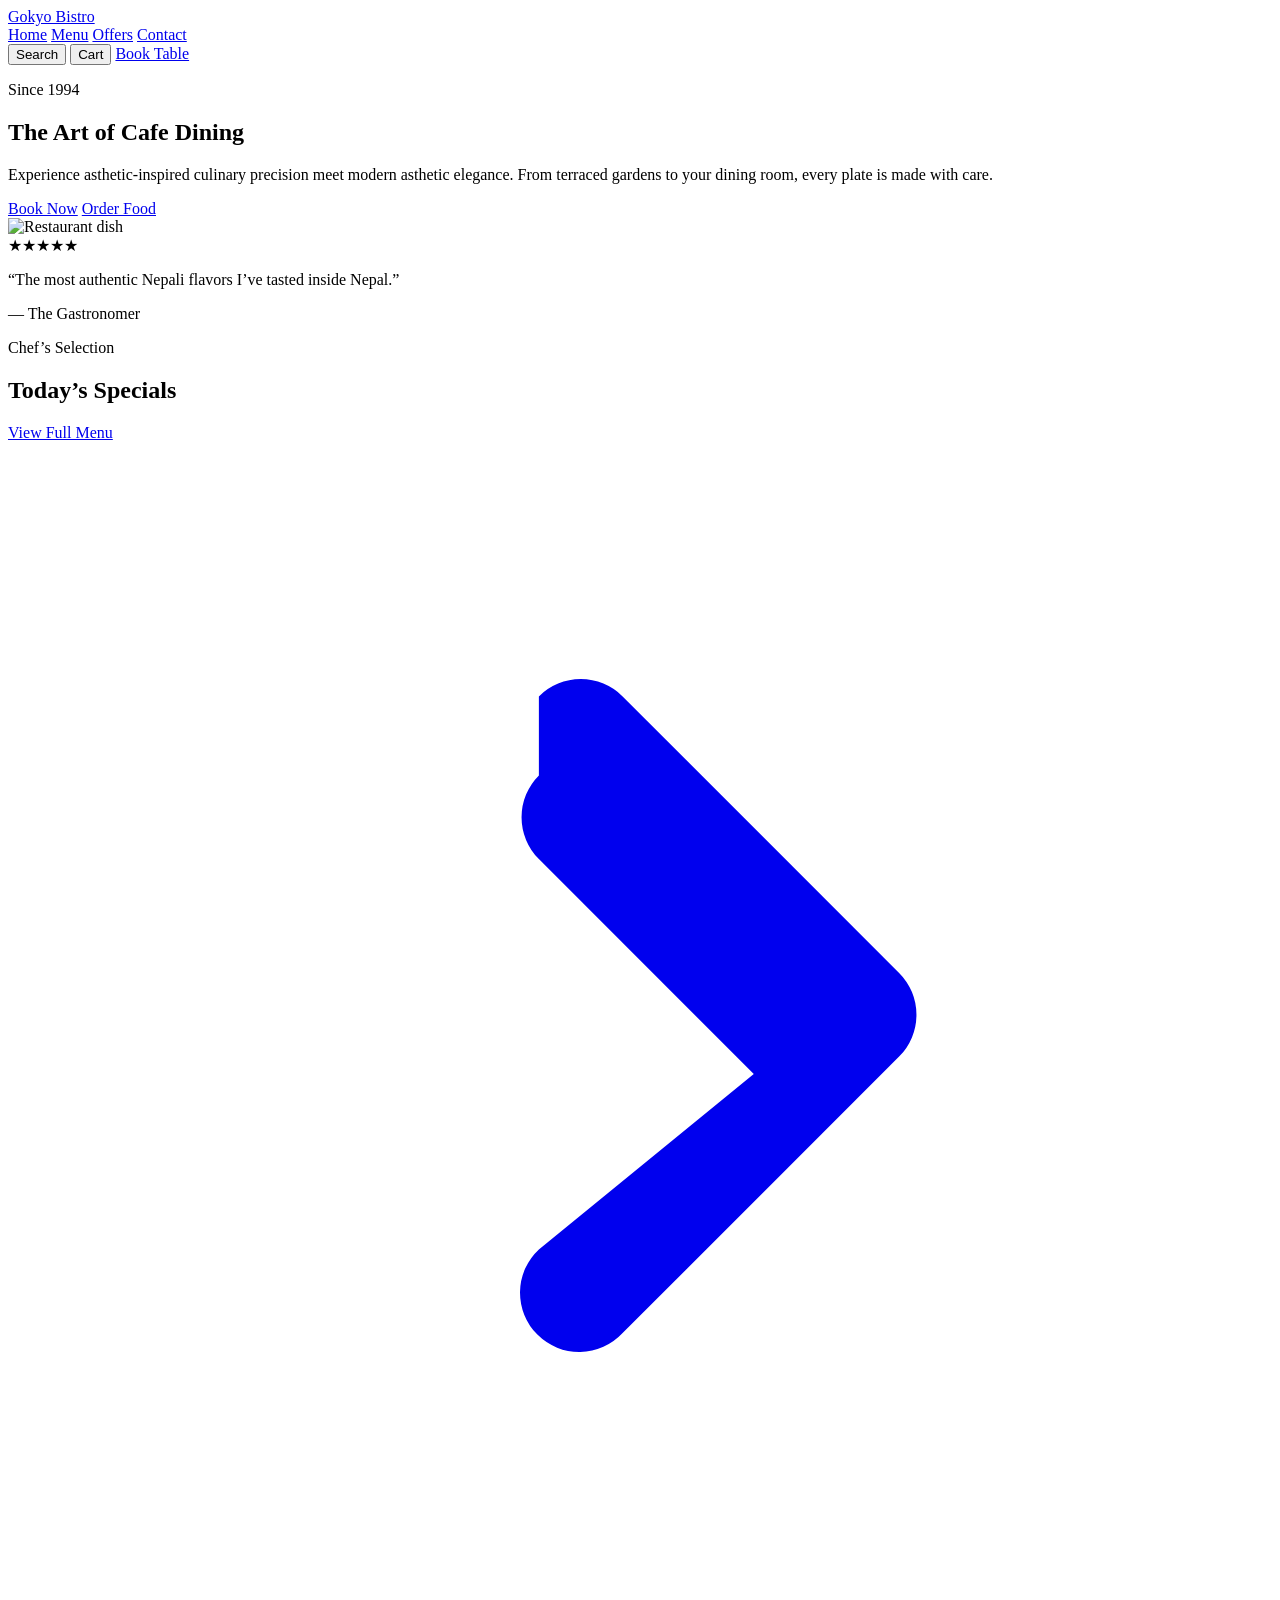
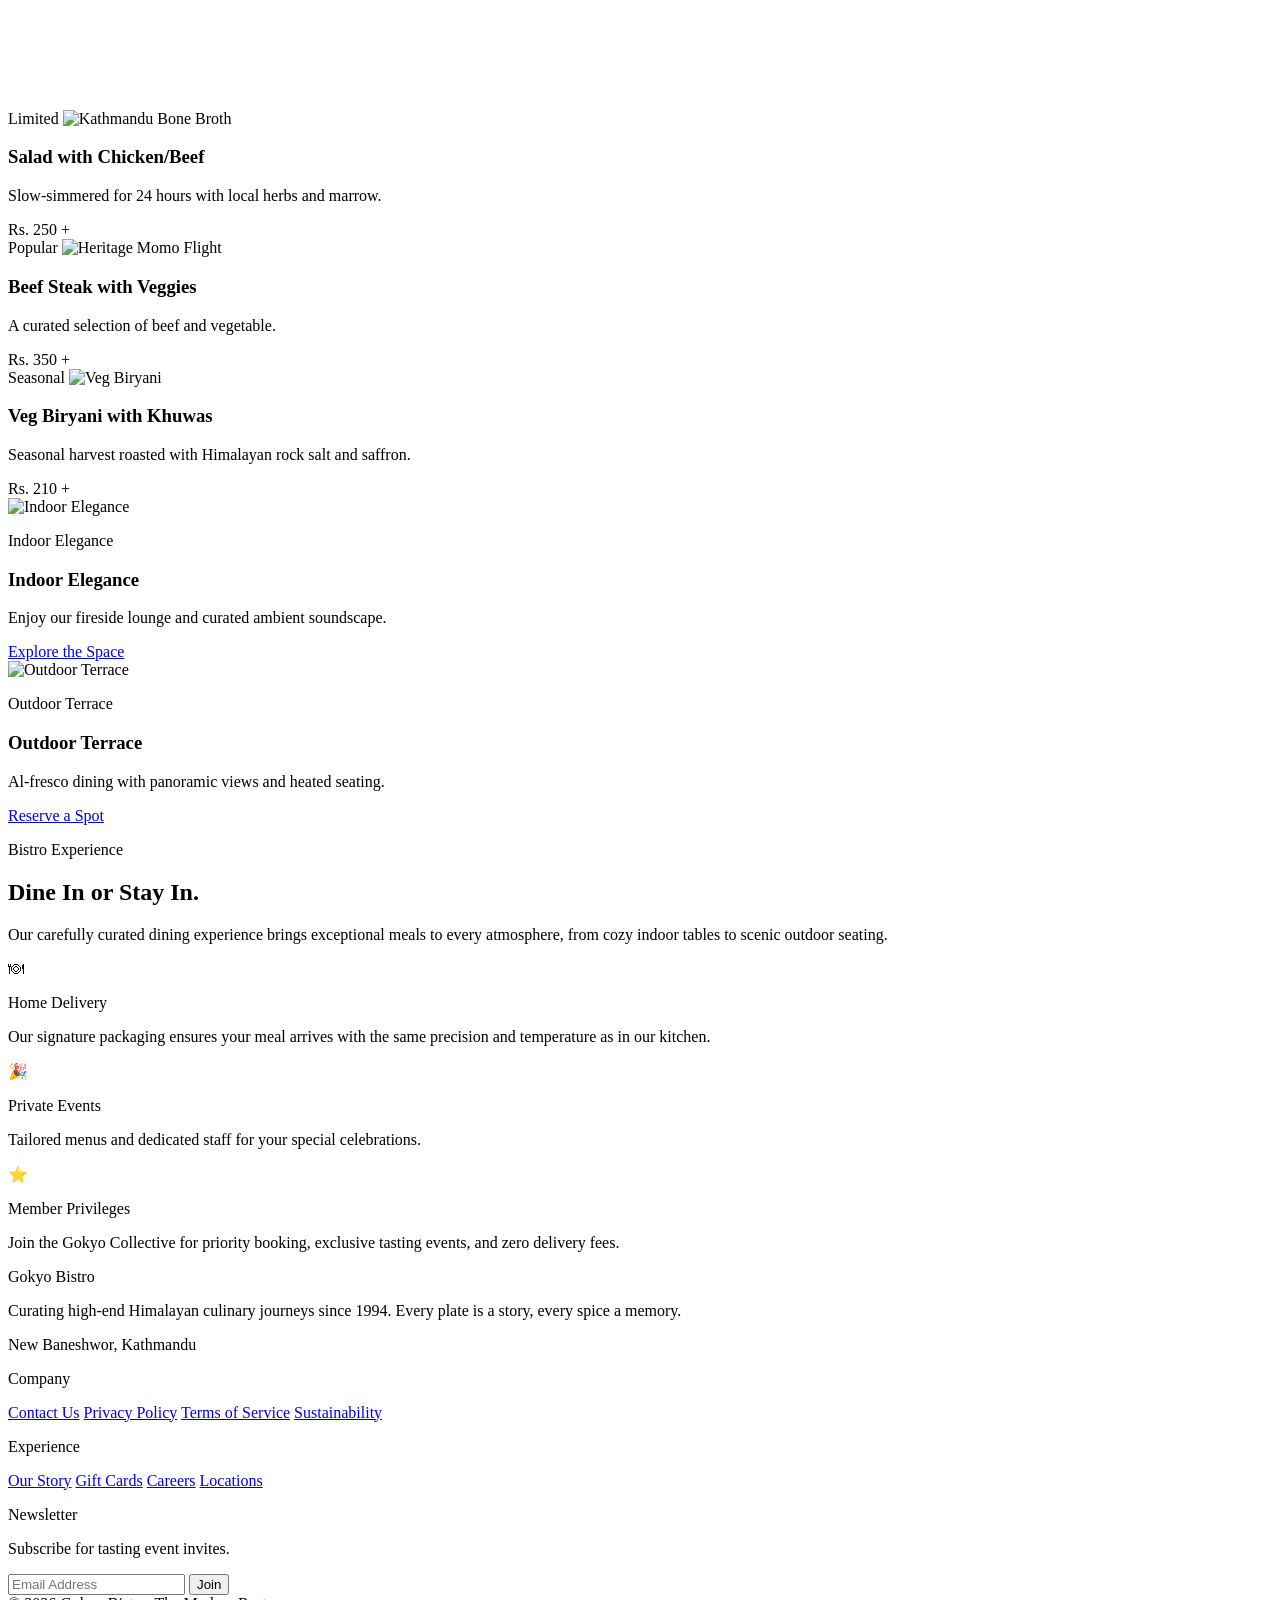
==== Development/home.html @ 121caffc "Login Page Added" ====
<!DOCTYPE html>
<html lang="en">
  <head>
    <meta charset="UTF-8" />
    <meta name="viewport" content="width=device-width, initial-scale=1.0" />
    <title>Gokyo Bistro</title>
    <script src="https://cdn.tailwindcss.com"></script>
    <!-- Tailwind CSS Configuration -->
    <script>
      tailwind.config = {
        theme: {
          extend: {
            boxShadow: {
              card: '0 28px 90px rgba(15, 23, 42, 0.12)',
            },
            fontFamily: {
              display: ['Inter', 'system-ui', 'sans-serif'],
            },
          },
        },
      };
    </script>
  </head>

  <!-- Body Content -->
  <body class="bg-[#f7f2eb] text-slate-900 antialiased">
    <!-- Header -->
    <header class="sticky top-0 z-30 border-b border-slate-200/70 bg-white/85 backdrop-blur-sm">

      <div class="mx-auto flex max-w-7xl items-center justify-between gap-6 px-6 py-4">
        <a href="#home" class="text-xl font-semibold tracking-tight text-slate-900">Gokyo Bistro</a>
        <!-- navbar -->
        <nav class="hidden items-center gap-8 text-sm text-slate-600 md:flex" aria-label="Primary navigation">
          <a href="home.html" class="transition hover:text-slate-900">Home</a>
          <a href="menu.html" class="transition hover:text-slate-900">Menu</a>
          <a href="offer.html" class="transition hover:text-slate-900">Offers</a>
          <a href="contact.html" class="transition hover:text-slate-900">Contact</a>
        </nav>

        <!-- other content -->
        <div class="flex items-center gap-3">
          <button class="hidden rounded-full border border-slate-200 bg-slate-50 px-4 py-2 text-sm text-slate-700 transition hover:bg-slate-100 md:inline-flex">Search</button>
          <button class="hidden rounded-full border border-slate-200 bg-slate-50 px-4 py-2 text-sm text-slate-700 transition hover:bg-slate-100 md:inline-flex">Cart</button>
          <a href="book.html" class="rounded-full bg-[#8c4a2f] px-5 py-2.5 text-sm font-semibold text-white shadow-sm shadow-[#8c4a2f]/20 transition hover:bg-[#9e562c]">Book Table</a>
        </div>
      </div>
    </header>

    <!-- main content -->
    <main>
      <!-- Home Section -->
      <section id="home" class="overflow-hidden px-6 py-16 sm:px-8 lg:px-10">
        <div class="mx-auto max-w-7xl">
          <div class="grid gap-12 xl:grid-cols-[1.05fr_0.95fr] xl:items-center">

            <div class="max-w-2xl">
              <p class="text-xs uppercase tracking-[0.36em] text-[#8c4a2f]">Since 1994</p>
              <h1 class="mt-6 text-5xl font-semibold tracking-tight text-slate-950 sm:text-6xl">
                The Art of <span class="text-[#8c4a2f]">Cafe Dining</span>
              </h1>
              <p class="mt-6 max-w-xl text-lg leading-8 text-slate-700">
                Experience asthetic-inspired culinary precision meet modern asthetic elegance. From terraced gardens to your dining room, every plate is made with care.
              </p>

              <div class="mt-10 flex flex-col gap-4 sm:flex-row sm:items-center">
                <a href="book.html" class="inline-flex w-full items-center justify-center rounded-full bg-[#8c4a2f] px-7 py-3 text-sm font-semibold text-white transition hover:bg-[#9e562c] sm:w-auto">Book Now</a>
                <a href="menu.html" class="inline-flex w-full items-center justify-center rounded-full border border-slate-300 bg-[#e7f0e7] px-7 py-3 text-sm font-semibold text-slate-900 transition hover:bg-[#d5e6d5] sm:w-auto">Order Food</a>
              </div>
            </div>

            <div class="relative mx-auto w-full max-w-xl overflow-hidden rounded-[2rem] bg-slate-950 shadow-card">
              <img
                src="https://images.unsplash.com/photo-1517248135467-4c7edcad34c4?auto=format&fit=crop&w=1200&q=80"
                alt="Restaurant dish"
                class="h-full w-full object-cover"
              />
              <div class="absolute inset-0 bg-gradient-to-t from-slate-950/80 via-transparent to-transparent"></div>

              <div class="absolute left-6 bottom-6 w-[calc(100%-3rem)] max-w-[22rem] rounded-[1.75rem] border border-white/20 bg-white/95 p-5 shadow-lg backdrop-blur-sm">
                <div class="flex items-center gap-2 text-[#b45309]">
                  <span class="text-sm font-semibold">★★★★★</span>
                </div>
                <p class="mt-3 text-sm leading-6 text-slate-700">
                  “The most authentic Nepali flavors I’ve tasted inside Nepal.”
                </p>
                <p class="mt-4 text-xs uppercase tracking-[0.3em] text-slate-500">— The Gastronomer</p>
              </div>

            </div>
          </div>
        </div>
      </section>
      
      <!-- Menu Section -->
      <section id="menu" class="bg-[#fff9f3] px-6 py-16 sm:px-8 lg:px-10">
        <div class="mx-auto max-w-7xl">
          <div class="mb-10 flex flex-col gap-4 sm:flex-row sm:items-end sm:justify-between">
            <div>
              <p class="text-xs uppercase tracking-[0.36em] text-slate-500">Chef’s Selection</p>
              <h2 class="mt-3 text-4xl font-semibold tracking-tight text-slate-950 sm:text-5xl">Today’s Specials</h2>
            </div>
            <a href="contact.html" class="inline-flex items-center gap-2 text-sm font-semibold text-[#8c4a2f] transition hover:text-[#9e562c]">
              View Full Menu
              <svg viewBox="0 0 16 16" class="h-4 w-4" fill="currentColor" aria-hidden="true"><path fill-rule="evenodd" d="M6.72 3.22a.75.75 0 0 1 1.06 0l3.5 3.5a.75.75 0 0 1 0 1.06l-3.5 3.5a.75.75 0 1 1-1.06-1.06L9.44 8 6.72 5.28a.75.75 0 0 1 0-1.06z" clip-rule="evenodd"/></svg>
            </a>
          </div>

          <div class="grid gap-6 xl:grid-cols-3">

            <article class="rounded-[2rem] border border-slate-200 bg-white p-6 shadow-card">
              <span class="inline-flex rounded-full bg-[#8c4a2f]/10 px-3 py-1 text-xs font-semibold uppercase tracking-[0.2em] text-[#8c4a2f]">Limited</span>
              <img src="https://images.unsplash.com/photo-1546069901-ba9599a7e63c?auto=format&fit=crop&w=800&q=80" alt="Kathmandu Bone Broth" class="mt-6 h-72 w-full rounded-[1.5rem] object-cover" />
              <h3 class="mt-6 text-xl font-semibold text-slate-950">Salad with Chicken/Beef</h3>
              <p class="mt-3 text-sm leading-6 text-slate-600">Slow-simmered for 24 hours with local herbs and marrow.</p>
              <div class="mt-6 flex items-center justify-between text-sm font-semibold text-slate-900">
                <span>Rs. 250</span>
                <span class="inline-flex h-9 w-9 items-center justify-center rounded-full border border-slate-200 bg-slate-100 text-slate-700">+</span>
              </div>
            </article>

            <article class="rounded-[2rem] border border-slate-200 bg-white p-6 shadow-card">
              <span class="inline-flex rounded-full bg-[#8c4a2f]/10 px-3 py-1 text-xs font-semibold uppercase tracking-[0.2em] text-[#8c4a2f]">Popular</span>
              <img src="https://images.unsplash.com/photo-1504674900247-0877df9cc836?auto=format&fit=crop&w=800&q=80" alt="Heritage Momo Flight" class="mt-6 h-72 w-full rounded-[1.5rem] object-cover" />
              <h3 class="mt-6 text-xl font-semibold text-slate-950">Beef Steak with Veggies</h3>
              <p class="mt-3 text-sm leading-6 text-slate-600">A curated selection of beef and vegetable.</p>
              <div class="mt-6 flex items-center justify-between text-sm font-semibold text-slate-900">
                <span>Rs. 350</span>
                <span class="inline-flex h-9 w-9 items-center justify-center rounded-full border border-slate-200 bg-slate-100 text-slate-700">+</span>
              </div>
            </article>

            <article class="rounded-[2rem] border border-slate-200 bg-white p-6 shadow-card">
              <span class="inline-flex rounded-full bg-[#8c4a2f]/10 px-3 py-1 text-xs font-semibold uppercase tracking-[0.2em] text-[#8c4a2f]">Seasonal</span>
              <img src="https://images.unsplash.com/photo-1548943487-a2e4d8f6c821?auto=format&fit=crop&w=800&q=80" alt="Veg Biryani" class="mt-6 h-72 w-full rounded-[1.5rem] object-cover" />
              <h3 class="mt-6 text-xl font-semibold text-slate-950">Veg Biryani with Khuwas</h3>
              <p class="mt-3 text-sm leading-6 text-slate-600">Seasonal harvest roasted with Himalayan rock salt and saffron.</p>
              <div class="mt-6 flex items-center justify-between text-sm font-semibold text-slate-900">
                <span>Rs. 210</span>
                <span class="inline-flex h-9 w-9 items-center justify-center rounded-full border border-slate-200 bg-slate-100 text-slate-700">+</span>
              </div>
            </article>

          </div>
        </div>
      </section>

      <section id="about" class="px-6 py-16 sm:px-8 lg:px-10">
        <div class="mx-auto max-w-7xl">
          <div class="grid gap-8 xl:grid-cols-[1.1fr_0.9fr] xl:items-start">
            <div class="grid gap-6">
              <article class="relative overflow-hidden rounded-[2rem] bg-slate-950 shadow-card">
                <img src="https://images.unsplash.com/photo-1504754524776-8f4f37790ca0?auto=format&fit=crop&w=1200&q=80" alt="Indoor Elegance" class="h-80 w-full object-cover" />
                <div class="absolute inset-0 bg-gradient-to-t from-slate-950/80 via-slate-950/10 to-transparent"></div>
                <div class="absolute inset-x-6 bottom-6 rounded-[1.5rem] border border-white/15 bg-white/10 p-6 backdrop-blur-sm text-white">
                  <p class="text-xs uppercase tracking-[0.3em] text-slate-200/80">Indoor Elegance</p>
                  <h3 class="mt-3 text-2xl font-semibold">Indoor Elegance</h3>
                  <p class="mt-4 max-w-md text-sm leading-6 text-slate-100/90">Enjoy our fireside lounge and curated ambient soundscape.</p>
                  <a href="#book" class="mt-6 inline-flex rounded-full border border-white/30 bg-white/10 px-4 py-2 text-sm font-semibold text-white transition hover:bg-white/20">Explore the Space</a>
                </div>
              </article>

              <article class="relative overflow-hidden rounded-[2rem] bg-slate-950 shadow-card">
                <img src="https://images.unsplash.com/photo-1498654896293-37aacf113fd9?auto=format&fit=crop&w=1200&q=80" alt="Outdoor Terrace" class="h-80 w-full object-cover" />
                <div class="absolute inset-0 bg-gradient-to-t from-slate-950/80 via-slate-950/10 to-transparent"></div>
                <div class="absolute inset-x-6 bottom-6 rounded-[1.5rem] border border-white/15 bg-white/10 p-6 backdrop-blur-sm text-white">
                  <p class="text-xs uppercase tracking-[0.3em] text-slate-200/80">Outdoor Terrace</p>
                  <h3 class="mt-3 text-2xl font-semibold">Outdoor Terrace</h3>
                  <p class="mt-4 max-w-md text-sm leading-6 text-slate-100/90">Al-fresco dining with panoramic views and heated seating.</p>
                  <a href="#book" class="mt-6 inline-flex rounded-full border border-white/30 bg-white/10 px-4 py-2 text-sm font-semibold text-white transition hover:bg-white/20">Reserve a Spot</a>
                </div>
              </article>
            </div>

            <aside class="rounded-[2rem] border border-slate-200 bg-white p-10 shadow-card">
              <p class="text-xs uppercase tracking-[0.36em] text-[#8c4a2f]">Bistro Experience</p>
              <h2 class="mt-4 text-4xl font-semibold tracking-tight text-slate-950">Dine In or Stay In.</h2>
              <p class="mt-5 text-base leading-7 text-slate-600">
                Our carefully curated dining experience brings exceptional meals to every atmosphere, from cozy indoor tables to scenic outdoor seating.
              </p>

              <div class="mt-10 space-y-4">
                <div class="flex gap-4 rounded-[1.75rem] border border-slate-200 bg-slate-50 p-5">
                  <div class="flex h-12 w-12 items-center justify-center rounded-2xl bg-[#d7ead9] text-[#317a3a]">🍽</div>
                  <div>
                    <p class="font-semibold text-slate-950">Home Delivery</p>
                    <p class="mt-2 text-sm leading-6 text-slate-600">Our signature packaging ensures your meal arrives with the same precision and temperature as in our kitchen.</p>
                  </div>
                </div>
                <div class="flex gap-4 rounded-[1.75rem] border border-slate-200 bg-slate-50 p-5">
                  <div class="flex h-12 w-12 items-center justify-center rounded-2xl bg-[#d7ead9] text-[#317a3a]">🎉</div>
                  <div>
                    <p class="font-semibold text-slate-950">Private Events</p>
                    <p class="mt-2 text-sm leading-6 text-slate-600">Tailored menus and dedicated staff for your special celebrations.</p>
                  </div>
                </div>
                <div class="flex gap-4 rounded-[1.75rem] border border-slate-200 bg-slate-50 p-5">
                  <div class="flex h-12 w-12 items-center justify-center rounded-2xl bg-[#d7ead9] text-[#317a3a]">⭐</div>
                  <div>
                    <p class="font-semibold text-slate-950">Member Privileges</p>
                    <p class="mt-2 text-sm leading-6 text-slate-600">Join the Gokyo Collective for priority booking, exclusive tasting events, and zero delivery fees.</p>
                  </div>
                </div>
              </div>
            </aside>
          </div>
        </div>
      </section>
    </main>
    
    <!-- Footer -->
    <footer id="contact" class="border-t border-slate-200 bg-white px-6 py-12 sm:px-8 lg:px-10">
      <div class="mx-auto grid max-w-7xl gap-10 md:grid-cols-4">
        <div class="space-y-4">
          <p class="text-xl font-semibold text-slate-950">Gokyo Bistro</p>
          <p class="text-sm leading-6 text-slate-600">Curating high-end Himalayan culinary journeys since 1994. Every plate is a story, every spice a memory.</p>
          <p class="text-sm text-slate-500">New Baneshwor, Kathmandu</p>
        </div>

        <div class="space-y-3 text-sm text-slate-600">
          <p class="font-semibold uppercase tracking-[0.3em] text-slate-900">Company</p>
          <a href="contact.html" class="block hover:text-slate-900">Contact Us</a>
          <a href="#privacy" class="block hover:text-slate-900">Privacy Policy</a>
          <a href="#terms" class="block hover:text-slate-900">Terms of Service</a>
          <a href="#sustainability" class="block hover:text-slate-900">Sustainability</a>
        </div>

        <div class="space-y-3 text-sm text-slate-600">
          <p class="font-semibold uppercase tracking-[0.3em] text-slate-900">Experience</p>
          <a href="#story" class="block hover:text-slate-900">Our Story</a>
          <a href="#giftcards" class="block hover:text-slate-900">Gift Cards</a>
          <a href="#careers" class="block hover:text-slate-900">Careers</a>
          <a href="#locations" class="block hover:text-slate-900">Locations</a>
        </div>

        <div class="space-y-4">
          <p class="font-semibold uppercase tracking-[0.3em] text-slate-900">Newsletter</p>
          <p class="text-sm leading-6 text-slate-600">Subscribe for tasting event invites.</p>
          <form class="flex flex-col gap-3 sm:flex-row">
            <input type="email" placeholder="Email Address" class="w-full rounded-full border border-slate-200 bg-slate-50 px-4 py-3 text-sm text-slate-900 outline-none focus:border-[#8c4a2f] focus:ring-2 focus:ring-[#8c4a2f]/20" />
            <button type="submit" class="rounded-full bg-slate-950 px-5 py-3 text-sm font-semibold text-white transition hover:bg-slate-800">Join</button>
          </form>
        </div>

      </div>
      <div class="mt-10 border-t border-slate-200 pt-6 text-sm text-slate-500">
        © 2026 Gokyo Bistro. The Modern Resto.
      </div>
    </footer>
  </body>
</html>
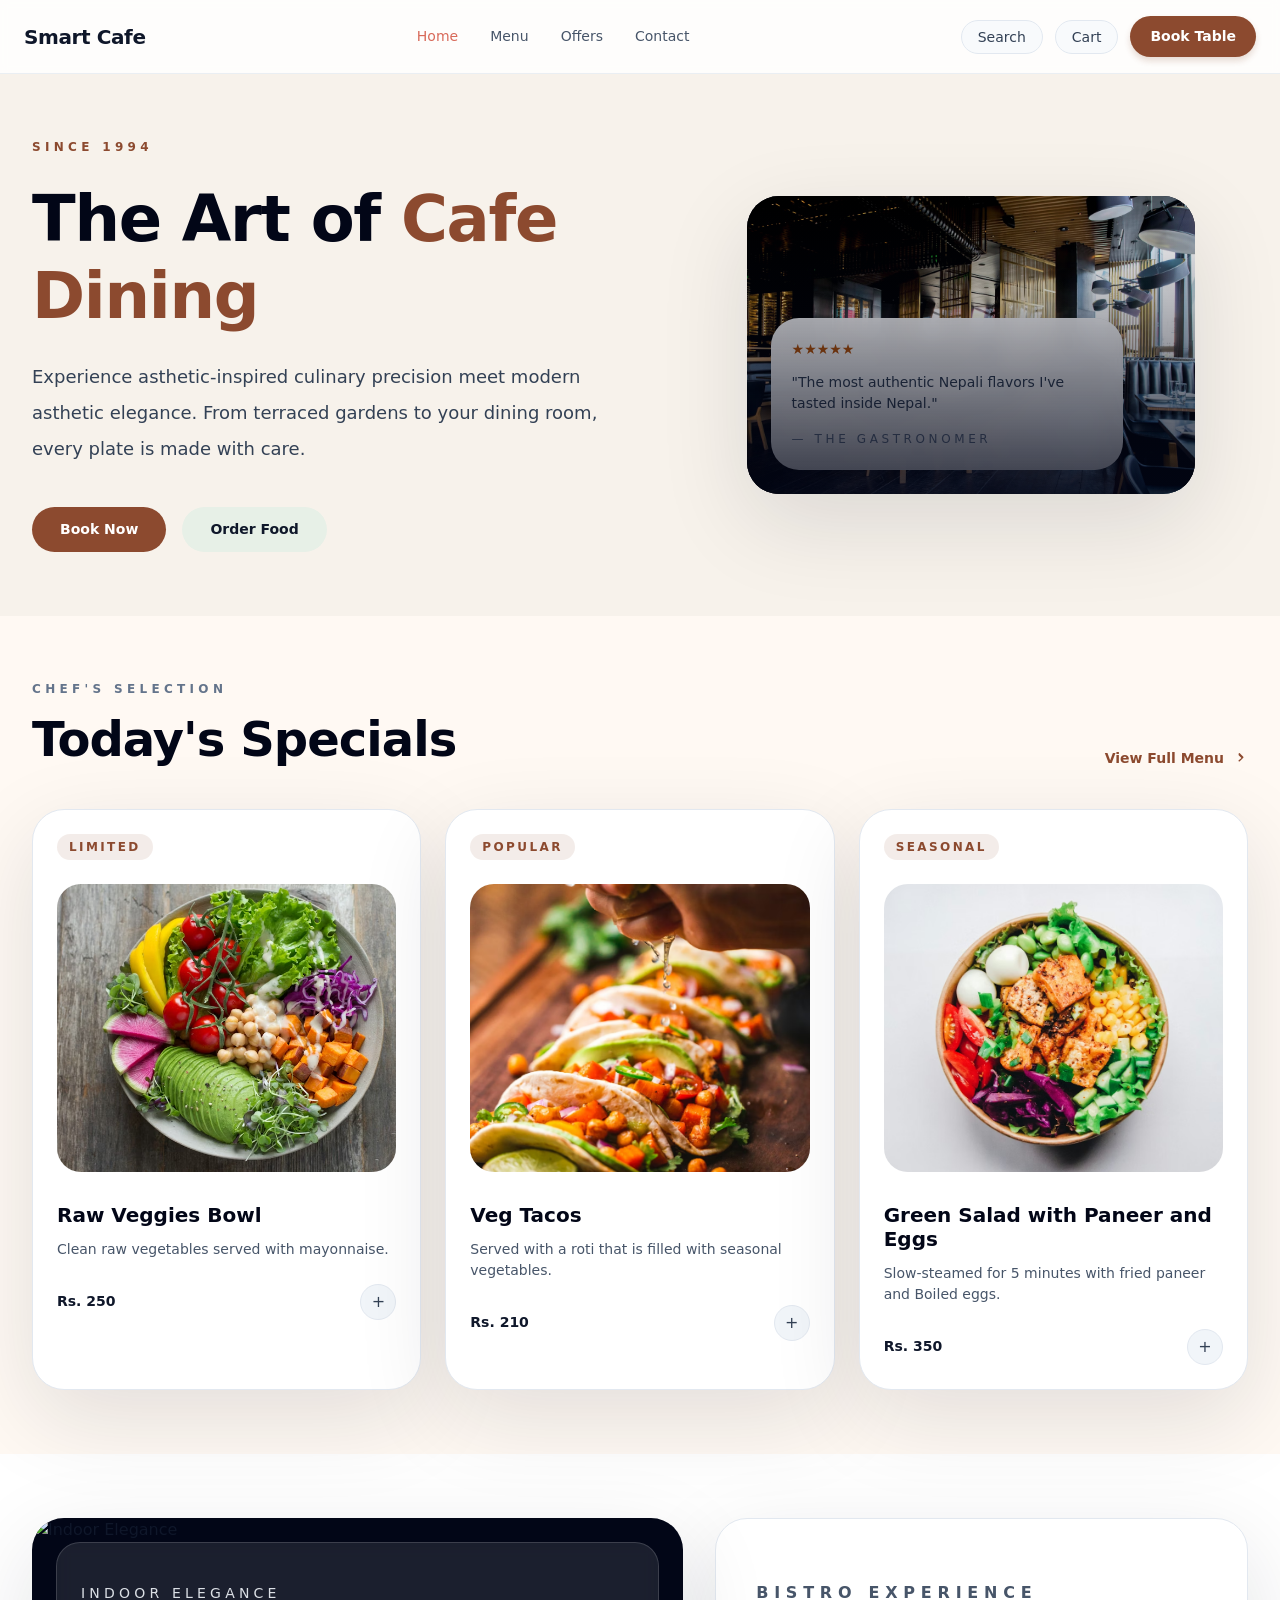
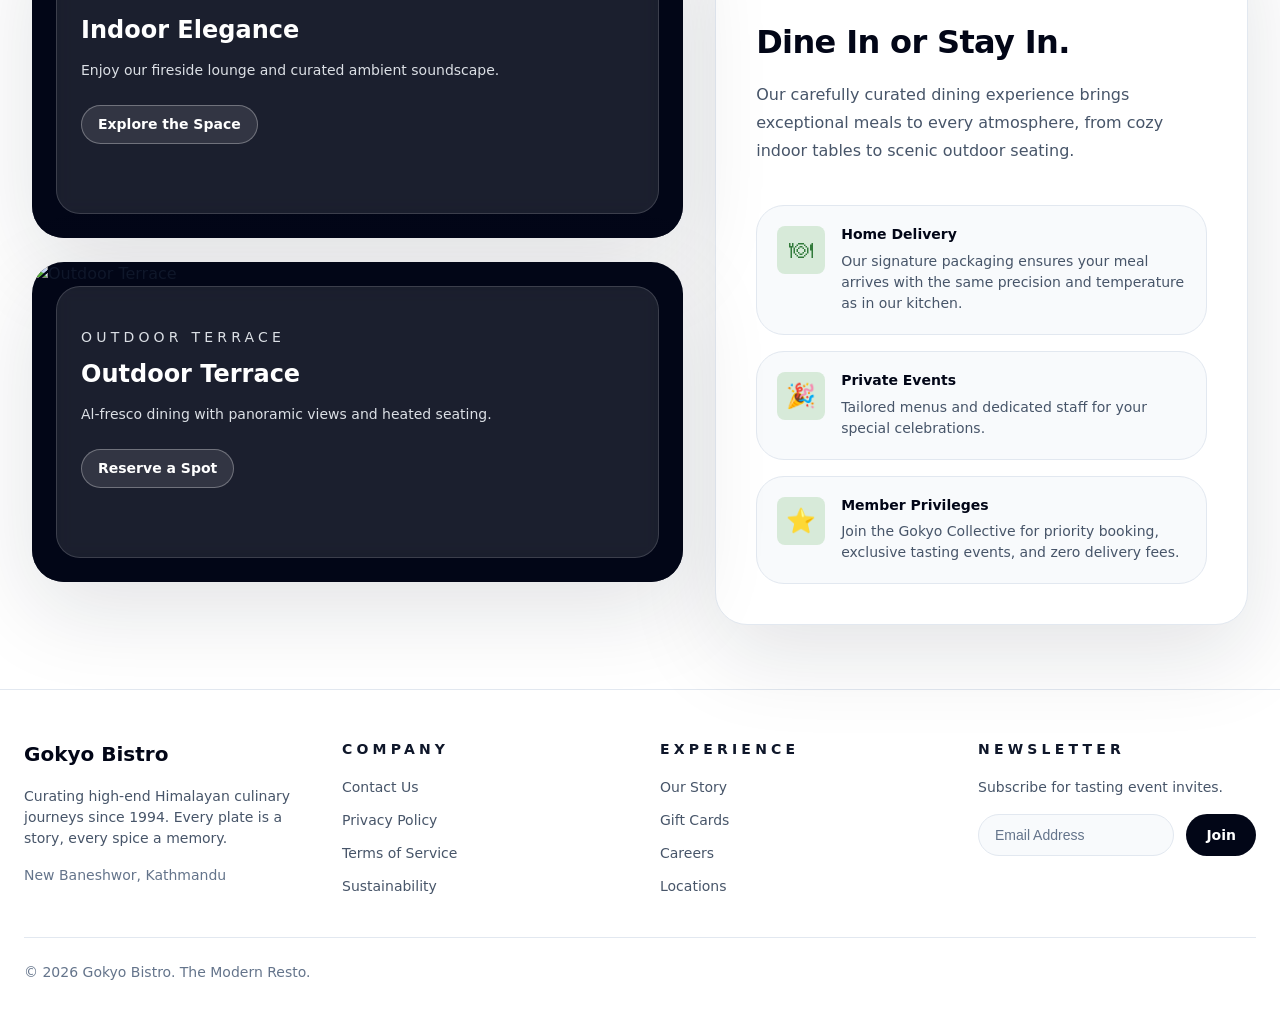
==== commit 5790a09d: "Some Changes" ====
--- a/Development/home.html
+++ b/Development/home.html
@@ -3,45 +3,30 @@
   <head>
     <meta charset="UTF-8" />
     <meta name="viewport" content="width=device-width, initial-scale=1.0" />
-    <title>Gokyo Bistro</title>
-    <script src="https://cdn.tailwindcss.com"></script>
-    <!-- Tailwind CSS Configuration -->
-    <script>
-      tailwind.config = {
-        theme: {
-          extend: {
-            boxShadow: {
-              card: '0 28px 90px rgba(15, 23, 42, 0.12)',
-            },
-            fontFamily: {
-              display: ['Inter', 'system-ui', 'sans-serif'],
-            },
-          },
-        },
-      };
-    </script>
+    <title>Smart Cafe</title>
+    <!-- Link to the CSS -->
+    <link rel="stylesheet" href="home.css" />
   </head>
 
   <!-- Body Content -->
-  <body class="bg-[#f7f2eb] text-slate-900 antialiased">
+  <body>
     <!-- Header -->
-    <header class="sticky top-0 z-30 border-b border-slate-200/70 bg-white/85 backdrop-blur-sm">
-
-      <div class="mx-auto flex max-w-7xl items-center justify-between gap-6 px-6 py-4">
-        <a href="#home" class="text-xl font-semibold tracking-tight text-slate-900">Gokyo Bistro</a>
+    <header>
+      <div class="header-content">
+        <a href="#" class="logo">Smart Cafe</a>
         <!-- navbar -->
-        <nav class="hidden items-center gap-8 text-sm text-slate-600 md:flex" aria-label="Primary navigation">
-          <a href="home.html" class="transition hover:text-slate-900">Home</a>
-          <a href="menu.html" class="transition hover:text-slate-900">Menu</a>
-          <a href="offer.html" class="transition hover:text-slate-900">Offers</a>
-          <a href="contact.html" class="transition hover:text-slate-900">Contact</a>
+        <nav aria-label="Primary navigation">
+          <a href="home.html" class="active">Home</a>
+          <a href="menu.html">Menu</a>
+          <a href="offers.html">Offers</a>
+          <a href="contact.html">Contact</a>
         </nav>
 
         <!-- other content -->
-        <div class="flex items-center gap-3">
-          <button class="hidden rounded-full border border-slate-200 bg-slate-50 px-4 py-2 text-sm text-slate-700 transition hover:bg-slate-100 md:inline-flex">Search</button>
-          <button class="hidden rounded-full border border-slate-200 bg-slate-50 px-4 py-2 text-sm text-slate-700 transition hover:bg-slate-100 md:inline-flex">Cart</button>
-          <a href="book.html" class="rounded-full bg-[#8c4a2f] px-5 py-2.5 text-sm font-semibold text-white shadow-sm shadow-[#8c4a2f]/20 transition hover:bg-[#9e562c]">Book Table</a>
+        <div class="header-actions">
+          <button class="btn-secondary">Search</button>
+          <button class="btn-secondary"><a href="cart.html">Cart</a></button>
+          <a href="booktable.html" class="btn-primary">Book Table</a>
         </div>
       </div>
     </header>
@@ -49,41 +34,34 @@
     <!-- main content -->
     <main>
       <!-- Home Section -->
-      <section id="home" class="overflow-hidden px-6 py-16 sm:px-8 lg:px-10">
-        <div class="mx-auto max-w-7xl">
-          <div class="grid gap-12 xl:grid-cols-[1.05fr_0.95fr] xl:items-center">
-
-            <div class="max-w-2xl">
-              <p class="text-xs uppercase tracking-[0.36em] text-[#8c4a2f]">Since 1994</p>
-              <h1 class="mt-6 text-5xl font-semibold tracking-tight text-slate-950 sm:text-6xl">
-                The Art of <span class="text-[#8c4a2f]">Cafe Dining</span>
+      <section id="home">
+        <div class="section-content">
+          <div class="home-grid">
+
+            <div class="home-content">
+              <p class="home-label">Since 1994</p>
+              <h1 class="home-title">
+                The Art of <span class="highlight">Cafe Dining</span>
               </h1>
-              <p class="mt-6 max-w-xl text-lg leading-8 text-slate-700">
+              <p class="home-description">
                 Experience asthetic-inspired culinary precision meet modern asthetic elegance. From terraced gardens to your dining room, every plate is made with care.
               </p>
 
-              <div class="mt-10 flex flex-col gap-4 sm:flex-row sm:items-center">
-                <a href="book.html" class="inline-flex w-full items-center justify-center rounded-full bg-[#8c4a2f] px-7 py-3 text-sm font-semibold text-white transition hover:bg-[#9e562c] sm:w-auto">Book Now</a>
-                <a href="menu.html" class="inline-flex w-full items-center justify-center rounded-full border border-slate-300 bg-[#e7f0e7] px-7 py-3 text-sm font-semibold text-slate-900 transition hover:bg-[#d5e6d5] sm:w-auto">Order Food</a>
-              </div>
-            </div>
-
-            <div class="relative mx-auto w-full max-w-xl overflow-hidden rounded-[2rem] bg-slate-950 shadow-card">
-              <img
-                src="https://images.unsplash.com/photo-1517248135467-4c7edcad34c4?auto=format&fit=crop&w=1200&q=80"
-                alt="Restaurant dish"
-                class="h-full w-full object-cover"
-              />
-              <div class="absolute inset-0 bg-gradient-to-t from-slate-950/80 via-transparent to-transparent"></div>
-
-              <div class="absolute left-6 bottom-6 w-[calc(100%-3rem)] max-w-[22rem] rounded-[1.75rem] border border-white/20 bg-white/95 p-5 shadow-lg backdrop-blur-sm">
-                <div class="flex items-center gap-2 text-[#b45309]">
-                  <span class="text-sm font-semibold">★★★★★</span>
-                </div>
-                <p class="mt-3 text-sm leading-6 text-slate-700">
-                  “The most authentic Nepali flavors I’ve tasted inside Nepal.”
+              <div class="home-buttons">
+                <a href="booktable.html" class="btn-large primary">Book Now</a>
+                <a href="menu.html" class="btn-large secondary">Order Food</a>
+              </div>
+            </div>
+
+            <div class="home-image">
+              <img src="images/homepage/Home.avif" alt="Restaurant dish"/>
+
+              <div class="home-card">
+                <div class="stars">★★★★★</div>
+                <p class="quote">
+                  "The most authentic Nepali flavors I've tasted inside Nepal."
                 </p>
-                <p class="mt-4 text-xs uppercase tracking-[0.3em] text-slate-500">— The Gastronomer</p>
+                <p class="attribution">— The Gastronomer</p>
               </div>
 
             </div>
@@ -92,112 +70,110 @@
       </section>
       
       <!-- Menu Section -->
-      <section id="menu" class="bg-[#fff9f3] px-6 py-16 sm:px-8 lg:px-10">
-        <div class="mx-auto max-w-7xl">
-          <div class="mb-10 flex flex-col gap-4 sm:flex-row sm:items-end sm:justify-between">
+      <section id="menu">
+        <div class="section-content">
+          <div class="menu-header">
             <div>
-              <p class="text-xs uppercase tracking-[0.36em] text-slate-500">Chef’s Selection</p>
-              <h2 class="mt-3 text-4xl font-semibold tracking-tight text-slate-950 sm:text-5xl">Today’s Specials</h2>
-            </div>
-            <a href="contact.html" class="inline-flex items-center gap-2 text-sm font-semibold text-[#8c4a2f] transition hover:text-[#9e562c]">
+              <p class="menu-label">Chef's Selection</p>
+              <h2 class="menu-title">Today's Specials</h2>
+            </div>
+            <a href="menu.html" class="menu-link">
               View Full Menu
-              <svg viewBox="0 0 16 16" class="h-4 w-4" fill="currentColor" aria-hidden="true"><path fill-rule="evenodd" d="M6.72 3.22a.75.75 0 0 1 1.06 0l3.5 3.5a.75.75 0 0 1 0 1.06l-3.5 3.5a.75.75 0 1 1-1.06-1.06L9.44 8 6.72 5.28a.75.75 0 0 1 0-1.06z" clip-rule="evenodd"/></svg>
+              <svg viewBox="0 0 16 16" fill="currentColor" aria-hidden="true"><path fill-rule="evenodd" d="M6.72 3.22a.75.75 0 0 1 1.06 0l3.5 3.5a.75.75 0 0 1 0 1.06l-3.5 3.5a.75.75 0 1 1-1.06-1.06L9.44 8 6.72 5.28a.75.75 0 0 1 0-1.06z" clip-rule="evenodd"/></svg>
             </a>
           </div>
 
-          <div class="grid gap-6 xl:grid-cols-3">
-
-            <article class="rounded-[2rem] border border-slate-200 bg-white p-6 shadow-card">
-              <span class="inline-flex rounded-full bg-[#8c4a2f]/10 px-3 py-1 text-xs font-semibold uppercase tracking-[0.2em] text-[#8c4a2f]">Limited</span>
-              <img src="https://images.unsplash.com/photo-1546069901-ba9599a7e63c?auto=format&fit=crop&w=800&q=80" alt="Kathmandu Bone Broth" class="mt-6 h-72 w-full rounded-[1.5rem] object-cover" />
-              <h3 class="mt-6 text-xl font-semibold text-slate-950">Salad with Chicken/Beef</h3>
-              <p class="mt-3 text-sm leading-6 text-slate-600">Slow-simmered for 24 hours with local herbs and marrow.</p>
-              <div class="mt-6 flex items-center justify-between text-sm font-semibold text-slate-900">
+          <div class="menu-grid">
+
+            <article class="menu-card">
+              <span class="menu-badge">Limited</span>
+              <img src="images/homepage/Raw Veggies.avif" alt="Raw Veggies Bowl" />
+              <h3>Raw Veggies Bowl</h3>
+              <p>Clean raw vegetables served with mayonnaise.</p>
+              <div class="menu-card-footer">
                 <span>Rs. 250</span>
-                <span class="inline-flex h-9 w-9 items-center justify-center rounded-full border border-slate-200 bg-slate-100 text-slate-700">+</span>
+                <button><a href="cart.html">+</a></button>
               </div>
             </article>
 
-            <article class="rounded-[2rem] border border-slate-200 bg-white p-6 shadow-card">
-              <span class="inline-flex rounded-full bg-[#8c4a2f]/10 px-3 py-1 text-xs font-semibold uppercase tracking-[0.2em] text-[#8c4a2f]">Popular</span>
-              <img src="https://images.unsplash.com/photo-1504674900247-0877df9cc836?auto=format&fit=crop&w=800&q=80" alt="Heritage Momo Flight" class="mt-6 h-72 w-full rounded-[1.5rem] object-cover" />
-              <h3 class="mt-6 text-xl font-semibold text-slate-950">Beef Steak with Veggies</h3>
-              <p class="mt-3 text-sm leading-6 text-slate-600">A curated selection of beef and vegetable.</p>
-              <div class="mt-6 flex items-center justify-between text-sm font-semibold text-slate-900">
+            <article class="menu-card">
+              <span class="menu-badge">Popular</span>
+              <img src="images/homepage/Roti.avif" alt="Roti with Veggies" />
+              <h3>Veg Tacos</h3>
+              <p>Served with a roti that is filled with seasonal vegetables.</p>
+              <div class="menu-card-footer">
+                <span>Rs. 210</span>
+                <button><a href="cart.html">+</a></button>
+              </div>
+            </article>
+
+            <article class="menu-card">
+              <span class="menu-badge">Seasonal</span>
+              <img src="images/homepage/Salad.avif" alt="Green Salad" />
+              <h3>Green Salad with Paneer and Eggs</h3>
+              <p>Slow-steamed for 5 minutes with fried paneer and Boiled eggs.</p>
+              <div class="menu-card-footer">
                 <span>Rs. 350</span>
-                <span class="inline-flex h-9 w-9 items-center justify-center rounded-full border border-slate-200 bg-slate-100 text-slate-700">+</span>
+                <button><a href="cart.html">+</a></button>
               </div>
             </article>
 
-            <article class="rounded-[2rem] border border-slate-200 bg-white p-6 shadow-card">
-              <span class="inline-flex rounded-full bg-[#8c4a2f]/10 px-3 py-1 text-xs font-semibold uppercase tracking-[0.2em] text-[#8c4a2f]">Seasonal</span>
-              <img src="https://images.unsplash.com/photo-1548943487-a2e4d8f6c821?auto=format&fit=crop&w=800&q=80" alt="Veg Biryani" class="mt-6 h-72 w-full rounded-[1.5rem] object-cover" />
-              <h3 class="mt-6 text-xl font-semibold text-slate-950">Veg Biryani with Khuwas</h3>
-              <p class="mt-3 text-sm leading-6 text-slate-600">Seasonal harvest roasted with Himalayan rock salt and saffron.</p>
-              <div class="mt-6 flex items-center justify-between text-sm font-semibold text-slate-900">
-                <span>Rs. 210</span>
-                <span class="inline-flex h-9 w-9 items-center justify-center rounded-full border border-slate-200 bg-slate-100 text-slate-700">+</span>
-              </div>
-            </article>
-
           </div>
         </div>
       </section>
 
-      <section id="about" class="px-6 py-16 sm:px-8 lg:px-10">
-        <div class="mx-auto max-w-7xl">
-          <div class="grid gap-8 xl:grid-cols-[1.1fr_0.9fr] xl:items-start">
-            <div class="grid gap-6">
-              <article class="relative overflow-hidden rounded-[2rem] bg-slate-950 shadow-card">
-                <img src="https://images.unsplash.com/photo-1504754524776-8f4f37790ca0?auto=format&fit=crop&w=1200&q=80" alt="Indoor Elegance" class="h-80 w-full object-cover" />
-                <div class="absolute inset-0 bg-gradient-to-t from-slate-950/80 via-slate-950/10 to-transparent"></div>
-                <div class="absolute inset-x-6 bottom-6 rounded-[1.5rem] border border-white/15 bg-white/10 p-6 backdrop-blur-sm text-white">
-                  <p class="text-xs uppercase tracking-[0.3em] text-slate-200/80">Indoor Elegance</p>
-                  <h3 class="mt-3 text-2xl font-semibold">Indoor Elegance</h3>
-                  <p class="mt-4 max-w-md text-sm leading-6 text-slate-100/90">Enjoy our fireside lounge and curated ambient soundscape.</p>
-                  <a href="#book" class="mt-6 inline-flex rounded-full border border-white/30 bg-white/10 px-4 py-2 text-sm font-semibold text-white transition hover:bg-white/20">Explore the Space</a>
+      <section id="about">
+        <div class="section-content">
+          <div class="about-grid">
+            <div class="about-images">
+              <article class="about-card">
+                <img src="https://images.unsplash.com/photo-1504754524776-8f4f37790ca0?auto=format&fit=crop&w=1200&q=80" alt="Indoor Elegance" />
+                <div class="about-card-content">
+                  <p class="about-card-label">Indoor Elegance</p>
+                  <h3>Indoor Elegance</h3>
+                  <p>Enjoy our fireside lounge and curated ambient soundscape.</p>
+                  <a href="booktable.html" class="about-card-btn">Explore the Space</a>
                 </div>
               </article>
 
-              <article class="relative overflow-hidden rounded-[2rem] bg-slate-950 shadow-card">
-                <img src="https://images.unsplash.com/photo-1498654896293-37aacf113fd9?auto=format&fit=crop&w=1200&q=80" alt="Outdoor Terrace" class="h-80 w-full object-cover" />
-                <div class="absolute inset-0 bg-gradient-to-t from-slate-950/80 via-slate-950/10 to-transparent"></div>
-                <div class="absolute inset-x-6 bottom-6 rounded-[1.5rem] border border-white/15 bg-white/10 p-6 backdrop-blur-sm text-white">
-                  <p class="text-xs uppercase tracking-[0.3em] text-slate-200/80">Outdoor Terrace</p>
-                  <h3 class="mt-3 text-2xl font-semibold">Outdoor Terrace</h3>
-                  <p class="mt-4 max-w-md text-sm leading-6 text-slate-100/90">Al-fresco dining with panoramic views and heated seating.</p>
-                  <a href="#book" class="mt-6 inline-flex rounded-full border border-white/30 bg-white/10 px-4 py-2 text-sm font-semibold text-white transition hover:bg-white/20">Reserve a Spot</a>
+              <article class="about-card">
+                <img src="https://images.unsplash.com/photo-1498654896293-37aacf113fd9?auto=format&fit=crop&w=1200&q=80" alt="Outdoor Terrace" />
+                <div class="about-card-content">
+                  <p class="about-card-label">Outdoor Terrace</p>
+                  <h3>Outdoor Terrace</h3>
+                  <p>Al-fresco dining with panoramic views and heated seating.</p>
+                  <a href="booktable.html" class="about-card-btn">Reserve a Spot</a>
                 </div>
               </article>
             </div>
 
-            <aside class="rounded-[2rem] border border-slate-200 bg-white p-10 shadow-card">
-              <p class="text-xs uppercase tracking-[0.36em] text-[#8c4a2f]">Bistro Experience</p>
-              <h2 class="mt-4 text-4xl font-semibold tracking-tight text-slate-950">Dine In or Stay In.</h2>
-              <p class="mt-5 text-base leading-7 text-slate-600">
+            <aside class="about-sidebar">
+              <p class="about-sidebar-label">Bistro Experience</p>
+              <h2>Dine In or Stay In.</h2>
+              <p>
                 Our carefully curated dining experience brings exceptional meals to every atmosphere, from cozy indoor tables to scenic outdoor seating.
               </p>
 
-              <div class="mt-10 space-y-4">
-                <div class="flex gap-4 rounded-[1.75rem] border border-slate-200 bg-slate-50 p-5">
-                  <div class="flex h-12 w-12 items-center justify-center rounded-2xl bg-[#d7ead9] text-[#317a3a]">🍽</div>
-                  <div>
-                    <p class="font-semibold text-slate-950">Home Delivery</p>
-                    <p class="mt-2 text-sm leading-6 text-slate-600">Our signature packaging ensures your meal arrives with the same precision and temperature as in our kitchen.</p>
+              <div class="feature-list">
+                <div class="feature-item">
+                  <div class="feature-icon">🍽</div>
+                  <div class="feature-content">
+                    <h4>Home Delivery</h4>
+                    <p>Our signature packaging ensures your meal arrives with the same precision and temperature as in our kitchen.</p>
                   </div>
                 </div>
-                <div class="flex gap-4 rounded-[1.75rem] border border-slate-200 bg-slate-50 p-5">
-                  <div class="flex h-12 w-12 items-center justify-center rounded-2xl bg-[#d7ead9] text-[#317a3a]">🎉</div>
-                  <div>
-                    <p class="font-semibold text-slate-950">Private Events</p>
-                    <p class="mt-2 text-sm leading-6 text-slate-600">Tailored menus and dedicated staff for your special celebrations.</p>
+                <div class="feature-item">
+                  <div class="feature-icon">🎉</div>
+                  <div class="feature-content">
+                    <h4>Private Events</h4>
+                    <p>Tailored menus and dedicated staff for your special celebrations.</p>
                   </div>
                 </div>
-                <div class="flex gap-4 rounded-[1.75rem] border border-slate-200 bg-slate-50 p-5">
-                  <div class="flex h-12 w-12 items-center justify-center rounded-2xl bg-[#d7ead9] text-[#317a3a]">⭐</div>
-                  <div>
-                    <p class="font-semibold text-slate-950">Member Privileges</p>
-                    <p class="mt-2 text-sm leading-6 text-slate-600">Join the Gokyo Collective for priority booking, exclusive tasting events, and zero delivery fees.</p>
+                <div class="feature-item">
+                  <div class="feature-icon">⭐</div>
+                  <div class="feature-content">
+                    <h4>Member Privileges</h4>
+                    <p>Join the Gokyo Collective for priority booking, exclusive tasting events, and zero delivery fees.</p>
                   </div>
                 </div>
               </div>
@@ -208,43 +184,47 @@
     </main>
     
     <!-- Footer -->
-    <footer id="contact" class="border-t border-slate-200 bg-white px-6 py-12 sm:px-8 lg:px-10">
-      <div class="mx-auto grid max-w-7xl gap-10 md:grid-cols-4">
-        <div class="space-y-4">
-          <p class="text-xl font-semibold text-slate-950">Gokyo Bistro</p>
-          <p class="text-sm leading-6 text-slate-600">Curating high-end Himalayan culinary journeys since 1994. Every plate is a story, every spice a memory.</p>
-          <p class="text-sm text-slate-500">New Baneshwor, Kathmandu</p>
-        </div>
-
-        <div class="space-y-3 text-sm text-slate-600">
-          <p class="font-semibold uppercase tracking-[0.3em] text-slate-900">Company</p>
-          <a href="contact.html" class="block hover:text-slate-900">Contact Us</a>
-          <a href="#privacy" class="block hover:text-slate-900">Privacy Policy</a>
-          <a href="#terms" class="block hover:text-slate-900">Terms of Service</a>
-          <a href="#sustainability" class="block hover:text-slate-900">Sustainability</a>
-        </div>
-
-        <div class="space-y-3 text-sm text-slate-600">
-          <p class="font-semibold uppercase tracking-[0.3em] text-slate-900">Experience</p>
-          <a href="#story" class="block hover:text-slate-900">Our Story</a>
-          <a href="#giftcards" class="block hover:text-slate-900">Gift Cards</a>
-          <a href="#careers" class="block hover:text-slate-900">Careers</a>
-          <a href="#locations" class="block hover:text-slate-900">Locations</a>
-        </div>
-
-        <div class="space-y-4">
-          <p class="font-semibold uppercase tracking-[0.3em] text-slate-900">Newsletter</p>
-          <p class="text-sm leading-6 text-slate-600">Subscribe for tasting event invites.</p>
-          <form class="flex flex-col gap-3 sm:flex-row">
-            <input type="email" placeholder="Email Address" class="w-full rounded-full border border-slate-200 bg-slate-50 px-4 py-3 text-sm text-slate-900 outline-none focus:border-[#8c4a2f] focus:ring-2 focus:ring-[#8c4a2f]/20" />
-            <button type="submit" class="rounded-full bg-slate-950 px-5 py-3 text-sm font-semibold text-white transition hover:bg-slate-800">Join</button>
+    <footer id="contact">
+      <div class="footer-content">
+        <div class="footer-col">
+          <p class="footer-title">Gokyo Bistro</p>
+          <p class="footer-text">Curating high-end Himalayan culinary journeys since 1994. Every plate is a story, every spice a memory.</p>
+          <p class="footer-text muted">New Baneshwor, Kathmandu</p>
+        </div>
+
+        <div class="footer-col">
+          <p class="footer-section-title">Company</p>
+          <div class="footer-links">
+            <a href="#contact" class="footer-link">Contact Us</a>
+            <a href="#privacy" class="footer-link">Privacy Policy</a>
+            <a href="#terms" class="footer-link">Terms of Service</a>
+            <a href="#sustainability" class="footer-link">Sustainability</a>
+          </div>
+        </div>
+
+        <div class="footer-col">
+          <p class="footer-section-title">Experience</p>
+          <div class="footer-links">
+            <a href="#story" class="footer-link">Our Story</a>
+            <a href="#giftcards" class="footer-link">Gift Cards</a>
+            <a href="#careers" class="footer-link">Careers</a>
+            <a href="#locations" class="footer-link">Locations</a>
+          </div>
+        </div>
+
+        <div class="footer-col">
+          <p class="footer-section-title">Newsletter</p>
+          <p class="footer-text">Subscribe for tasting event invites.</p>
+          <form class="newsletter-form">
+            <input type="email" placeholder="Email Address" class="newsletter-input" />
+            <button type="submit" class="btn-join">Join</button>
           </form>
         </div>
 
       </div>
-      <div class="mt-10 border-t border-slate-200 pt-6 text-sm text-slate-500">
+      <div class="footer-divider">
         © 2026 Gokyo Bistro. The Modern Resto.
       </div>
     </footer>
   </body>
-</html>
+</html>
--- a/Development/home.css
+++ b/Development/home.css
@@ -0,0 +1,845 @@
+/* ============================================
+   CSS VARIABLES & GLOBAL STYLES
+   ============================================ */
+
+:root {
+  --color-primary: #8c4a2f;
+  --color-primary-hover: #9e562c;
+  --color-bg-primary: #f7f2eb;
+  --color-bg-secondary: #fff9f3;
+  --color-slate-50: #f8fafc;
+  --color-slate-100: #f1f5f9;
+  --color-slate-200: #e2e8f0;
+  --color-slate-500: #64748b;
+  --color-slate-600: #475569;
+  --color-slate-700: #334155;
+  --color-slate-900: #0f172a;
+  --color-slate-950: #020617;
+  --color-white: #ffffff;
+  --color-success: #317a3a;
+  --coral: #D86A5A;
+  --color-success-light: #d7ead9;
+  --shadow-card: 0 28px 90px rgba(15, 23, 42, 0.12);
+  --max-width: 80rem; /* 7xl */
+}
+
+* {
+  margin: 0;
+  padding: 0;
+  box-sizing: border-box;
+}
+
+html {
+  scroll-behavior: smooth;
+}
+
+body {
+  background-color: var(--color-bg-primary);
+  color: var(--color-slate-900);
+  font-family: 'Inter', system-ui, sans-serif;
+  font-size: 1rem;
+  line-height: 1.5;
+  -webkit-font-smoothing: antialiased;
+  -moz-osx-font-smoothing: grayscale;
+}
+
+/* ============================================
+   TYPOGRAPHY
+   ============================================ */
+
+h1, h2, h3, h4, h5, h6 {
+  font-weight: 600;
+  line-height: 1.2;
+}
+
+h1 {
+  font-size: clamp(2.25rem, 5vw, 3.75rem);
+  letter-spacing: -0.02em;
+}
+
+h2 {
+  font-size: clamp(1.875rem, 4vw, 3rem);
+  letter-spacing: -0.01em;
+}
+
+h3 {
+  font-size: 1.25rem;
+}
+
+p {
+  line-height: 1.6;
+}
+
+a {
+  text-decoration: none;
+  color: inherit;
+  transition: color 0.3s ease;
+}
+
+button {
+  cursor: pointer;
+  border: none;
+  font-family: inherit;
+}
+
+/* ============================================
+   UTILITY CLASSES
+   ============================================ */
+
+.container {
+  margin-left: auto;
+  margin-right: auto;
+  max-width: var(--max-width);
+}
+
+.flex-center {
+  display: flex;
+  align-items: center;
+  justify-content: center;
+}
+
+.flex-between {
+  display: flex;
+  align-items: center;
+  justify-content: space-between;
+}
+
+/* ============================================
+   HEADER
+   ============================================ */
+
+header {
+  position: sticky;
+  top: 0;
+  z-index: 30;
+  border-bottom: 1px solid rgba(226, 232, 240, 0.7);
+  background-color: rgba(255, 255, 255, 0.85);
+  backdrop-filter: blur(4px);
+}
+
+.header-content {
+  margin: 0 auto;
+  padding: 1rem 1.5rem;
+  max-width: var(--max-width);
+  display: flex;
+  align-items: center;
+  justify-content: space-between;
+  gap: 1.5rem;
+}
+
+.logo {
+  font-size: 1.25rem;
+  font-weight: 600;
+  letter-spacing: -0.02em;
+  color: var(--color-slate-900);
+}
+
+nav {
+  display: none;
+  align-items: center;
+  gap: 2rem;
+  font-size: 0.875rem;
+  color: var(--color-slate-600);
+}
+
+nav a {
+  transition: color 0.3s ease;
+}
+
+nav a:hover, nav a.active {
+    color: var(--coral);
+}
+
+
+.nav a.active {
+    border-bottom: 2px solid var(--coral);
+    padding-bottom: 4px;
+}
+
+.header-actions {
+  display: flex;
+  align-items: center;
+  gap: 0.75rem;
+}
+
+.btn-secondary {
+  display: none;
+  align-items: center;
+  justify-content: center;
+  border-radius: 9999px;
+  border: 1px solid var(--color-slate-200);
+  background-color: var(--color-slate-50);
+  padding: 0.5rem 1rem;
+  font-size: 0.875rem;
+  color: var(--color-slate-700);
+  transition: background-color 0.3s ease;
+}
+
+.btn-secondary:hover {
+  background-color: var(--color-slate-100);
+}
+
+.btn-primary {
+  border-radius: 9999px;
+  background-color: var(--color-primary);
+  padding: 0.625rem 1.25rem;
+  font-size: 0.875rem;
+  font-weight: 600;
+  color: var(--color-white);
+  box-shadow: 0 4px 6px rgba(140, 74, 47, 0.2);
+  transition: background-color 0.3s ease;
+}
+
+.btn-primary:hover {
+  background-color: var(--color-primary-hover);
+}
+
+/* ============================================
+   MAIN CONTENT
+   ============================================ */
+
+main {
+  width: 100%;
+}
+
+section {
+  padding: 4rem 1.5rem;
+}
+
+.section-content {
+  margin: 0 auto;
+  max-width: var(--max-width);
+}
+
+/* ============================================
+   HOME SECTION
+   ============================================ */
+
+#home {
+  overflow: hidden;
+}
+
+.home-grid {
+  display: grid;
+  gap: 3rem;
+  grid-template-columns: 1fr;
+}
+
+@media (min-width: 1280px) {
+  .home-grid {
+    grid-template-columns: 1.05fr 0.95fr;
+    align-items: center;
+  }
+}
+
+.home-content {
+  max-width: 42rem;
+}
+
+.home-label {
+  font-size: 0.75rem;
+  font-weight: 600;
+  letter-spacing: 0.36em;
+  color: var(--color-primary);
+  text-transform: uppercase;
+}
+
+.home-title {
+  margin-top: 1.5rem;
+  font-size: clamp(3rem, 8vw, 4rem);
+  font-weight: 600;
+  letter-spacing: -0.02em;
+  color: var(--color-slate-950);
+}
+
+.home-title .highlight {
+  color: var(--color-primary);
+}
+
+.home-description {
+  margin-top: 1.5rem;
+  max-width: 42rem;
+  font-size: 1.125rem;
+  line-height: 2;
+  color: var(--color-slate-700);
+}
+
+.home-buttons {
+  margin-top: 2.5rem;
+  display: flex;
+  flex-direction: column;
+  gap: 1rem;
+}
+
+@media (min-width: 640px) {
+  .home-buttons {
+    flex-direction: row;
+    align-items: center;
+  }
+}
+
+.btn-large {
+  display: inline-flex;
+  align-items: center;
+  justify-content: center;
+  border-radius: 9999px;
+  padding: 0.75rem 1.75rem;
+  font-size: 0.875rem;
+  font-weight: 600;
+  transition: all 0.3s ease;
+  width: 100%;
+}
+
+@media (min-width: 640px) {
+  .btn-large {
+    width: auto;
+  }
+}
+
+.btn-large.primary {
+  background-color: var(--color-primary);
+  color: var(--color-white);
+}
+
+.btn-large.primary:hover {
+  background-color: var(--color-primary-hover);
+}
+
+.btn-large.secondary {
+  background-color: #e7f0e7;
+  color: var(--color-slate-900);
+  border: 1px solid var(--color-slate-300);
+}
+
+.btn-large.secondary:hover {
+  background-color: #d5e6d5;
+}
+
+.home-image {
+  position: relative;
+  margin: 0 auto;
+  width: 100%;
+  max-width: 28rem;
+  overflow: hidden;
+  border-radius: 2rem;
+  background-color: var(--color-slate-950);
+  box-shadow: var(--shadow-card);
+}
+
+.home-image img {
+  display: block;
+  width: 100%;
+  height: 100%;
+  object-fit: cover;
+}
+
+.home-image::after {
+  content: '';
+  position: absolute;
+  inset: 0;
+  background: linear-gradient(to top, rgba(2, 6, 23, 0.8), transparent);
+}
+
+.home-card {
+  position: absolute;
+  left: 1.5rem;
+  bottom: 1.5rem;
+  width: calc(100% - 3rem);
+  max-width: 22rem;
+  border-radius: 1.75rem;
+  border: 1px solid rgba(255, 255, 255, 0.2);
+  background-color: rgba(255, 255, 255, 0.95);
+  padding: 1.25rem;
+  box-shadow: 0 10px 15px rgba(0, 0, 0, 0.1);
+  backdrop-filter: blur(8px);
+}
+
+.home-card .stars {
+  display: flex;
+  align-items: center;
+  gap: 0.5rem;
+  color: #b45309;
+  font-size: 0.875rem;
+  font-weight: 600;
+}
+
+.home-card .quote {
+  margin-top: 0.75rem;
+  font-size: 0.875rem;
+  line-height: 1.5;
+  color: var(--color-slate-700);
+}
+
+.home-card .attribution {
+  margin-top: 1rem;
+  font-size: 0.75rem;
+  letter-spacing: 0.3em;
+  color: var(--color-slate-500);
+  text-transform: uppercase;
+}
+
+/* ============================================
+   MENU SECTION
+   ============================================ */
+
+#menu {
+  background-color: var(--color-bg-secondary);
+}
+
+.menu-header {
+  margin-bottom: 2.5rem;
+  display: flex;
+  flex-direction: column;
+  gap: 1rem;
+}
+
+@media (min-width: 640px) {
+  .menu-header {
+    flex-direction: row;
+    align-items: flex-end;
+    justify-content: space-between;
+  }
+}
+
+.menu-label {
+  font-size: 0.75rem;
+  font-weight: 600;
+  letter-spacing: 0.36em;
+  color: var(--color-slate-500);
+  text-transform: uppercase;
+}
+
+.menu-title {
+  margin-top: 0.75rem;
+  font-size: clamp(2rem, 5vw, 3rem);
+  font-weight: 600;
+  letter-spacing: -0.02em;
+  color: var(--color-slate-950);
+}
+
+.menu-link {
+  display: inline-flex;
+  align-items: center;
+  gap: 0.5rem;
+  font-size: 0.875rem;
+  font-weight: 600;
+  color: var(--color-primary);
+  transition: color 0.3s ease;
+}
+
+.menu-link:hover {
+  color: var(--color-primary-hover);
+}
+
+.menu-link svg {
+  width: 1rem;
+  height: 1rem;
+}
+
+.menu-grid {
+  display: grid;
+  gap: 1.5rem;
+  grid-template-columns: 1fr;
+}
+
+@media (min-width: 1024px) {
+  .menu-grid {
+    grid-template-columns: repeat(3, 1fr);
+  }
+}
+
+.menu-card {
+  border-radius: 2rem;
+  border: 1px solid var(--color-slate-200);
+  background-color: var(--color-white);
+  padding: 1.5rem;
+  box-shadow: var(--shadow-card);
+  transition: transform 0.3s ease, box-shadow 0.3s ease;
+}
+
+.menu-card:hover {
+  transform: translateY(-4px);
+}
+
+.menu-badge {
+  display: inline-flex;
+  border-radius: 9999px;
+  background-color: rgba(140, 74, 47, 0.1);
+  padding: 0.25rem 0.75rem;
+  font-size: 0.75rem;
+  font-weight: 600;
+  letter-spacing: 0.2em;
+  text-transform: uppercase;
+  color: var(--color-primary);
+}
+
+.menu-card img {
+  margin-top: 1.5rem;
+  width: 100%;
+  height: 18rem;
+  border-radius: 1.5rem;
+  object-fit: cover;
+}
+
+.menu-card h3 {
+  margin-top: 1.5rem;
+  font-size: 1.25rem;
+  font-weight: 600;
+  color: var(--color-slate-950);
+}
+
+.menu-card p {
+  margin-top: 0.75rem;
+  font-size: 0.875rem;
+  line-height: 1.5;
+  color: var(--color-slate-600);
+}
+
+.menu-card-footer {
+  margin-top: 1.5rem;
+  display: flex;
+  align-items: center;
+  justify-content: space-between;
+  font-size: 0.875rem;
+  font-weight: 600;
+  color: var(--color-slate-900);
+}
+
+.menu-card-footer button {
+  display: flex;
+  align-items: center;
+  justify-content: center;
+  height: 2.25rem;
+  width: 2.25rem;
+  border-radius: 9999px;
+  border: 1px solid var(--color-slate-200);
+  background-color: var(--color-slate-100);
+  color: var(--color-slate-700);
+  font-size: 1rem;
+  transition: background-color 0.3s ease;
+}
+
+.menu-card-footer button:hover {
+  background-color: var(--color-slate-200);
+}
+
+/* ============================================
+   ABOUT SECTION
+   ============================================ */
+
+#about {
+  background-color: var(--color-white);
+}
+
+.about-grid {
+  display: grid;
+  gap: 2rem;
+  grid-template-columns: 1fr;
+}
+
+@media (min-width: 1280px) {
+  .about-grid {
+    grid-template-columns: 1.1fr 0.9fr;
+    align-items: start;
+  }
+}
+
+.about-images {
+  display: grid;
+  gap: 1.5rem;
+}
+
+.about-card {
+  position: relative;
+  overflow: hidden;
+  border-radius: 2rem;
+  background-color: var(--color-slate-950);
+  box-shadow: var(--shadow-card);
+  height: 20rem;
+}
+
+.about-card img {
+  width: 100%;
+  height: 100%;
+  object-fit: cover;
+}
+
+.about-card::before {
+  content: '';
+  position: absolute;
+  inset: 0;
+  background: linear-gradient(to top, rgba(2, 6, 23, 0.8), rgba(2, 6, 23, 0.1), transparent);
+  z-index: 1;
+}
+
+.about-card-content {
+  position: absolute;
+  inset: 1.5rem;
+  bottom: 1.5rem;
+  border-radius: 1.5rem;
+  border: 1px solid rgba(255, 255, 255, 0.15);
+  background-color: rgba(255, 255, 255, 0.1);
+  padding: 1.5rem;
+  backdrop-filter: blur(8px);
+  color: var(--color-white);
+  z-index: 2;
+}
+
+.about-card-label {
+  font-size: 0.75rem;
+  letter-spacing: 0.3em;
+  text-transform: uppercase;
+  color: rgba(226, 232, 240, 0.8);
+}
+
+.about-card h3 {
+  margin-top: 0.75rem;
+  font-size: 1.5rem;
+  font-weight: 600;
+  color: var(--color-white);
+}
+
+.about-card p {
+  margin-top: 1rem;
+  max-width: 28rem;
+  font-size: 0.875rem;
+  line-height: 1.5;
+  color: rgba(241, 245, 249, 0.9);
+}
+
+.about-card-btn {
+  margin-top: 1.5rem;
+  display: inline-flex;
+  border-radius: 9999px;
+  border: 1px solid rgba(255, 255, 255, 0.3);
+  background-color: rgba(255, 255, 255, 0.1);
+  padding: 0.5rem 1rem;
+  font-size: 0.875rem;
+  font-weight: 600;
+  color: var(--color-white);
+  transition: background-color 0.3s ease;
+}
+
+.about-card-btn:hover {
+  background-color: rgba(255, 255, 255, 0.2);
+}
+
+.about-sidebar {
+  border-radius: 2rem;
+  border: 1px solid var(--color-slate-200);
+  background-color: var(--color-white);
+  padding: 2.5rem;
+  box-shadow: var(--shadow-card);
+}
+
+.about-sidebar-label {
+  font-size: 0.75rem;
+  font-weight: 600;
+  letter-spacing: 0.36em;
+  text-transform: uppercase;
+  color: var(--color-primary);
+}
+
+.about-sidebar h2 {
+  margin-top: 1rem;
+  font-size: 2rem;
+  font-weight: 600;
+  letter-spacing: -0.02em;
+  color: var(--color-slate-950);
+}
+
+.about-sidebar > p {
+  margin-top: 1.25rem;
+  font-size: 1rem;
+  line-height: 1.75;
+  color: var(--color-slate-600);
+}
+
+.feature-list {
+  margin-top: 2.5rem;
+  display: flex;
+  flex-direction: column;
+  gap: 1rem;
+}
+
+.feature-item {
+  display: flex;
+  gap: 1rem;
+  border-radius: 1.75rem;
+  border: 1px solid var(--color-slate-200);
+  background-color: var(--color-slate-50);
+  padding: 1.25rem;
+}
+
+.feature-icon {
+  display: flex;
+  align-items: center;
+  justify-content: center;
+  height: 3rem;
+  width: 3rem;
+  border-radius: 0.5rem;
+  background-color: var(--color-success-light);
+  color: var(--color-success);
+  font-size: 1.5rem;
+  flex-shrink: 0;
+}
+
+.feature-content h4 {
+  font-size: 0.875rem;
+  font-weight: 600;
+  color: var(--color-slate-950);
+}
+
+.feature-content p {
+  margin-top: 0.5rem;
+  font-size: 0.875rem;
+  line-height: 1.5;
+  color: var(--color-slate-600);
+}
+
+/* ============================================
+   FOOTER
+   ============================================ */
+
+footer {
+  border-top: 1px solid var(--color-slate-200);
+  background-color: var(--color-white);
+  padding: 3rem 1.5rem;
+}
+
+.footer-content {
+  margin: 0 auto;
+  max-width: var(--max-width);
+  display: grid;
+  gap: 2.5rem;
+  grid-template-columns: 1fr;
+}
+
+@media (min-width: 768px) {
+  .footer-content {
+    grid-template-columns: repeat(4, 1fr);
+  }
+}
+
+.footer-col {
+  display: flex;
+  flex-direction: column;
+  gap: 1rem;
+}
+
+.footer-col.full-width {
+  grid-column: 1 / -1;
+}
+
+.footer-title {
+  font-size: 1.25rem;
+  font-weight: 600;
+  color: var(--color-slate-950);
+}
+
+.footer-text {
+  font-size: 0.875rem;
+  line-height: 1.5;
+  color: var(--color-slate-600);
+}
+
+.footer-text.muted {
+  color: var(--color-slate-500);
+}
+
+.footer-section-title {
+  font-size: 0.875rem;
+  font-weight: 600;
+  letter-spacing: 0.3em;
+  text-transform: uppercase;
+  color: var(--color-slate-900);
+}
+
+.footer-links {
+  display: flex;
+  flex-direction: column;
+  gap: 0.75rem;
+}
+
+.footer-link {
+  font-size: 0.875rem;
+  color: var(--color-slate-600);
+  transition: color 0.3s ease;
+}
+
+.footer-link:hover {
+  color: var(--color-slate-900);
+}
+
+.newsletter-form {
+  display: flex;
+  flex-direction: column;
+  gap: 0.75rem;
+}
+
+@media (min-width: 640px) {
+  .newsletter-form {
+    flex-direction: row;
+  }
+}
+
+.newsletter-input {
+  width: 100%;
+  border-radius: 9999px;
+  border: 1px solid var(--color-slate-200);
+  background-color: var(--color-slate-50);
+  padding: 0.75rem 1rem;
+  font-size: 0.875rem;
+  color: var(--color-slate-900);
+  outline: none;
+  transition: all 0.3s ease;
+}
+
+.newsletter-input::placeholder {
+  color: var(--color-slate-500);
+}
+
+.newsletter-input:focus {
+  border-color: var(--color-primary);
+  box-shadow: 0 0 0 2px rgba(140, 74, 47, 0.1);
+}
+
+.btn-join {
+  border-radius: 9999px;
+  background-color: var(--color-slate-950);
+  padding: 0.75rem 1.25rem;
+  font-size: 0.875rem;
+  font-weight: 600;
+  color: var(--color-white);
+  transition: background-color 0.3s ease;
+}
+
+.btn-join:hover {
+  background-color: var(--color-slate-800);
+}
+
+.footer-divider {
+  margin-top: 2.5rem;
+  padding-top: 1.5rem;
+  border-top: 1px solid var(--color-slate-200);
+  font-size: 0.875rem;
+  color: var(--color-slate-500);
+}
+
+/* ============================================
+   RESPONSIVE STYLES
+   ============================================ */
+
+@media (min-width: 768px) {
+  section {
+    padding: 4rem 2rem;
+  }
+
+  nav {
+    display: flex;
+  }
+
+  .btn-secondary {
+    display: inline-flex;
+  }
+}
